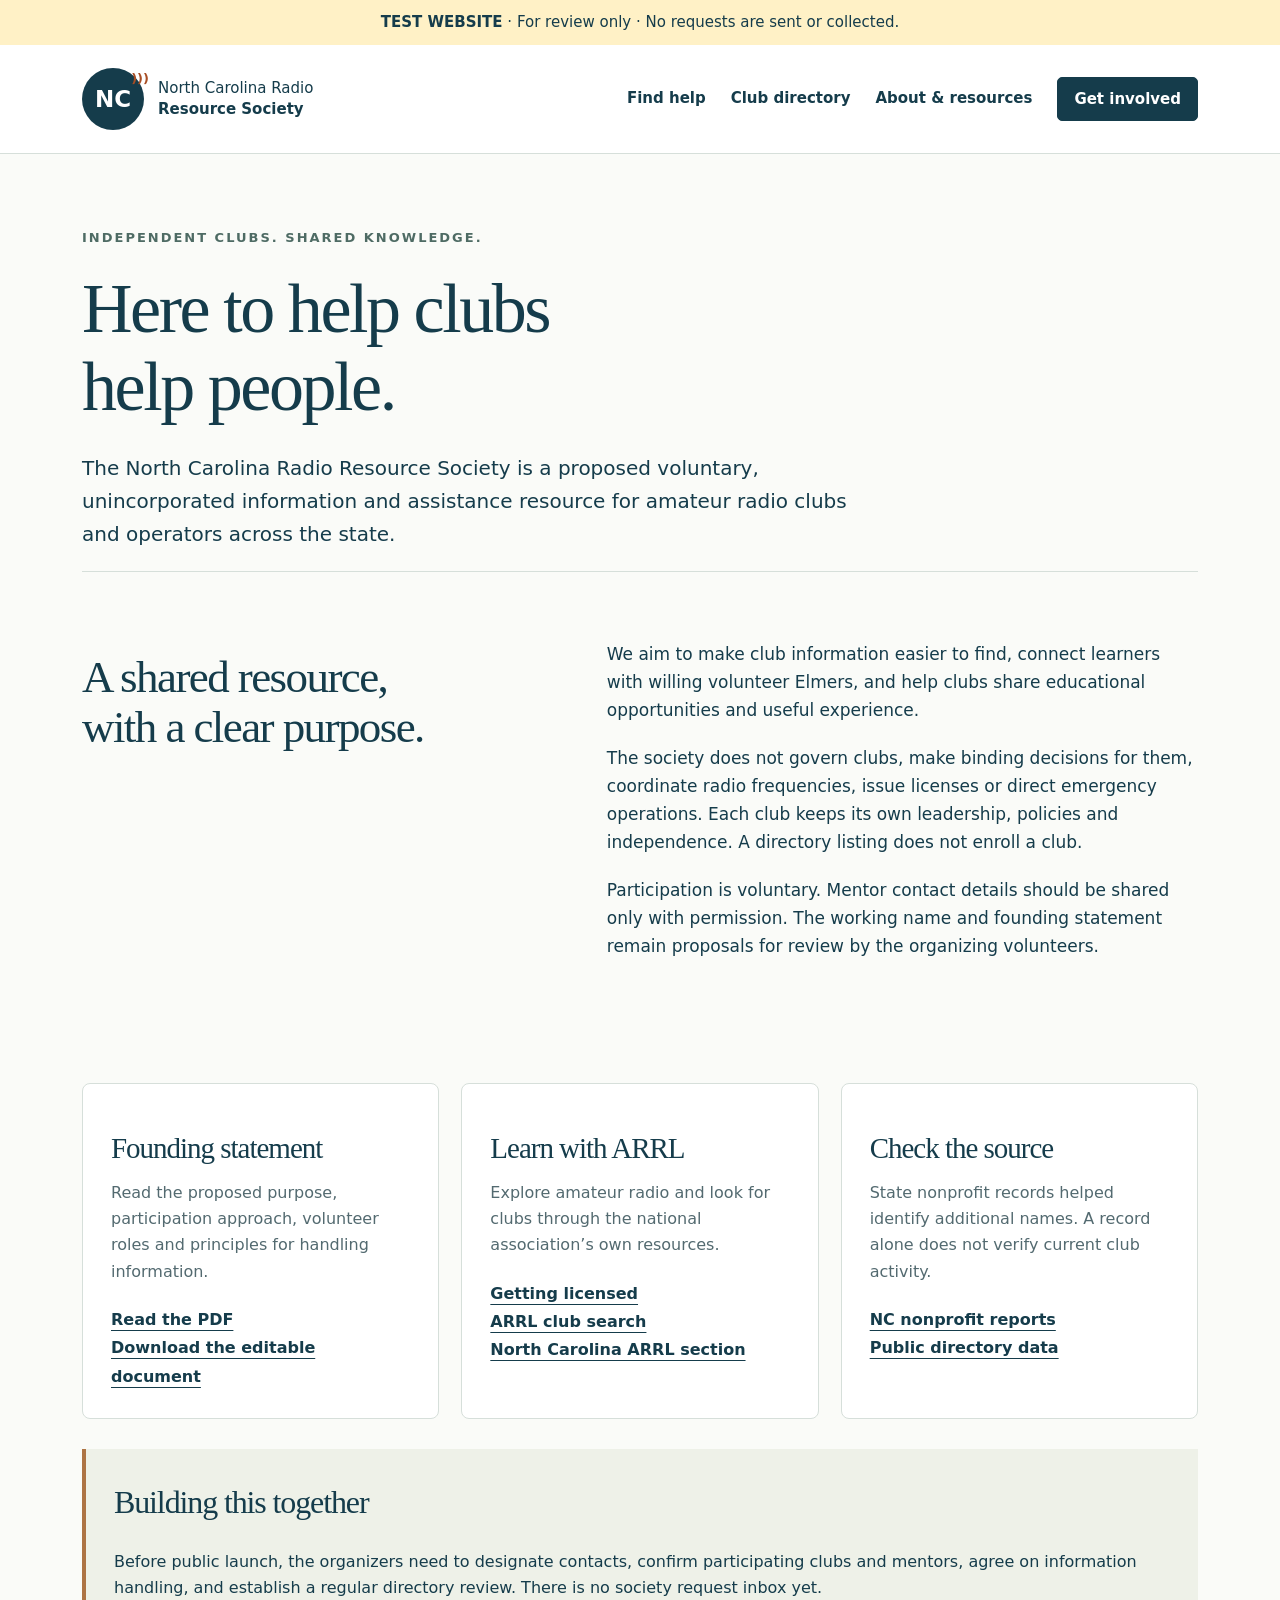
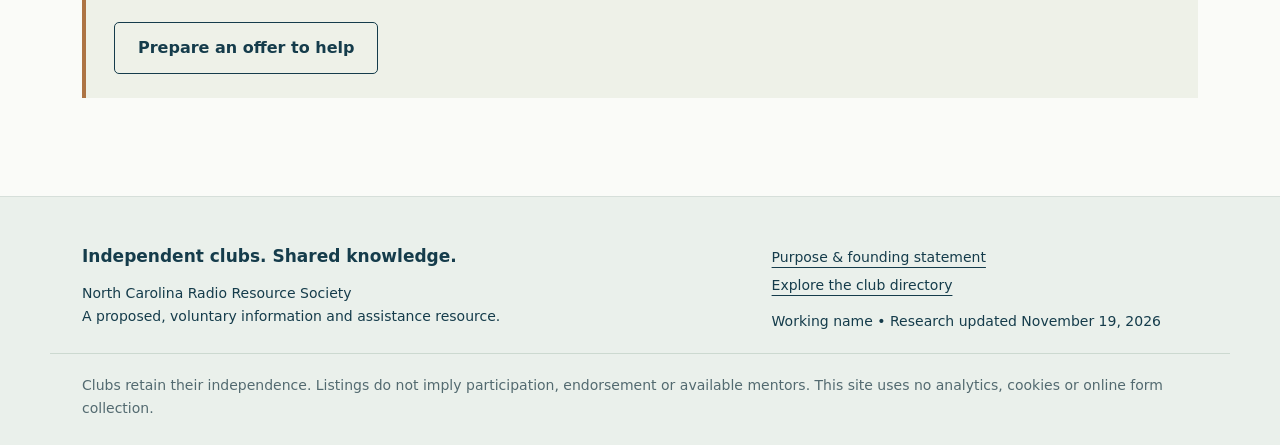
==== about.html @ 80abc83a "Add NCRRS test website with public research directory" ====
<!doctype html><html lang="en"><head><meta charset="utf-8"><meta name="viewport" content="width=device-width, initial-scale=1"><meta name="robots" content="noindex, nofollow"><meta name="description" content="A proposed statewide resource connecting North Carolina amateur radio clubs, learners and volunteer Elmers."><title>Purpose and resources | NCRRS</title><link rel="icon" href="mark.svg" type="image/svg+xml"><link rel="stylesheet" href="style.css"></head><body><aside style="background:#fff1c6;color:#153c4b;text-align:center;padding:10px 20px;font-size:15px" aria-label="Test site notice"><strong>TEST WEBSITE</strong> · For review only · No requests are sent or collected.</aside><a class="skip" href="#main">Skip to content</a><header><div class="wrap nav"><a class="brand" href="index.html"><span class="brand-icon" aria-hidden="true">NC<span>)))</span></span><span>North Carolina Radio<br><b>Resource Society</b></span></a><nav aria-label="Main navigation"><a href="help.html">Find help</a><a href="directory.html">Club directory</a><a href="about.html">About &amp; resources</a><a class="button small" href="help.html#prepare">Get involved</a></nav></div></header><main id="main"><section class="wrap section"><span class="eyebrow">INDEPENDENT CLUBS. SHARED KNOWLEDGE.</span><h1>Here to help clubs<br>help people.</h1><p class="lead narrow">The North Carolina Radio Resource Society is a proposed voluntary, unincorporated information and assistance resource for amateur radio clubs and operators across the state.</p><div class="split section"><div><h2>A shared resource,<br>with a clear purpose.</h2></div><div><p>We aim to make club information easier to find, connect learners with willing volunteer Elmers, and help clubs share educational opportunities and useful experience.</p><p>The society does not govern clubs, make binding decisions for them, coordinate radio frequencies, issue licenses or direct emergency operations. Each club keeps its own leadership, policies and independence. A directory listing does not enroll a club.</p><p>Participation is voluntary. Mentor contact details should be shared only with permission. The working name and founding statement remain proposals for review by the organizing volunteers.</p></div></div><div class="cards"><article class="card"><h3>Founding statement</h3><p>Read the proposed purpose, participation approach, volunteer roles and principles for handling information.</p><a href="founding-statement.pdf">Read the PDF</a><br><a href="founding-statement.docx">Download the editable document</a></article><article class="card"><h3>Learn with ARRL</h3><p>Explore amateur radio and look for clubs through the national association’s own resources.</p><a href="https://www.arrl.org/getting-licensed">Getting licensed</a><br><a href="https://www.arrl.org/find-a-club">ARRL club search</a><br><a href="https://www.ncarrl.org/">North Carolina ARRL section</a></article><article class="card"><h3>Check the source</h3><p>State nonprofit records helped identify additional names. A record alone does not verify current club activity.</p><a href="https://www.sosnc.gov/online_services/business_registration/Non_Profit_Reports">NC nonprofit reports</a><br><a href="clubs.json">Public directory data</a></article></div><div class="notice section"><h2>Building this together</h2><p>Before public launch, the organizers need to designate contacts, confirm participating clubs and mentors, agree on information handling, and establish a regular directory review. There is no society request inbox yet.</p><a class="button secondary" href="help.html?interest=volunteer#prepare">Prepare an offer to help</a></div></section></main><footer><div class="wrap footer-grid"><div><strong>Independent clubs. Shared knowledge.</strong><p>North Carolina Radio Resource Society<br>A proposed, voluntary information and assistance resource.</p></div><div><a href="about.html">Purpose &amp; founding statement</a><br><a href="directory.html">Explore the club directory</a><p>Working name • Research updated November 19, 2026</p></div></div><div class="wrap fine">Clubs retain their independence. Listings do not imply participation, endorsement or available mentors. This site uses no analytics, cookies or online form collection.</div></footer><script src="config.js"></script><script src="clubs.js"></script><script src="app.js"></script></body></html>
---- style.css ----
:root{--ink:#153c4b;--muted:#536a70;--paper:#fafbf8;--line:#d6dfda;--accent:#a84e25;--pale:#edf2ec}*{box-sizing:border-box}html{scroll-behavior:smooth}body{margin:0;background:var(--paper);color:var(--ink);font:17px/1.65 system-ui,-apple-system,BlinkMacSystemFont,"Segoe UI",sans-serif}a{color:var(--ink);text-underline-offset:5px}a:hover{color:var(--accent)}button,input,select,textarea{font:inherit}button,a,input,select,textarea{touch-action:manipulation}:focus-visible{outline:3px solid #c27336;outline-offset:4px}.wrap{max-width:1180px;margin:auto;padding:0 32px}header{background:#fff;border-bottom:1px solid var(--line)}.nav{display:flex;align-items:center;justify-content:space-between;min-height:108px;gap:24px}.brand{display:flex;align-items:center;gap:14px;text-decoration:none;font-size:15px;line-height:1.4}.brand-icon{background:var(--ink);color:white;width:62px;height:62px;display:grid;place-content:center;font-size:23px;font-weight:800;border-radius:50%;position:relative}.brand-icon span{position:absolute;top:2px;right:-5px;font-size:13px;color:var(--accent)}nav{display:flex;gap:25px;align-items:center}nav>a{font-size:15px;font-weight:600;text-decoration:none}.button{display:inline-block;border:1px solid var(--ink);background:var(--ink);color:white;padding:13px 23px;border-radius:5px;font-weight:650;text-decoration:none;cursor:pointer;line-height:1.5}.button:hover{background:#286175;color:white}.button.small{padding:10px 16px}.button.secondary{background:transparent;color:var(--ink)}.button.secondary:hover{background:var(--pale)}h1,h2,h3{font-family:Georgia,"Times New Roman",serif;font-weight:400;line-height:1.12;letter-spacing:-.035em}h1{font-size:clamp(42px,5.5vw,70px);margin:20px 0 25px}h2{font-size:clamp(32px,4vw,45px);margin:12px 0 28px}h3{font-size:29px;margin:20px 0 15px}p{margin:0 0 20px}.lead{font-size:20px;line-height:1.65}.narrow{max-width:780px}.muted,.fine{color:var(--muted);font-size:14px}.eyebrow{font-size:13px;letter-spacing:2px;font-weight:750;color:#4e6b64}.hero{padding:60px 0 55px;background:linear-gradient(110deg,#fafbf8,#f0f4ef)}.hero-grid{display:grid;grid-template-columns:1.15fr 1fr;gap:25px;align-items:center}.status{display:table;background:#e5ece3;border:1px solid #cbd9c8;padding:5px 12px;border-radius:4px;margin:20px 0 0;font-size:14px}.actions{display:flex;align-items:center;gap:24px;flex-wrap:wrap;margin:25px 0}.text-link{font-weight:650}.art img{width:100%;display:block}.art-caption{display:block;text-align:center;font-size:14px;color:var(--muted);letter-spacing:1px}.band{background:var(--ink);color:white;padding:30px 0}.band-grid{display:grid;grid-template-columns:1fr 1.5fr .7fr;gap:30px;align-items:center}.band strong{font-size:20px;line-height:1.4}.band p{margin:0;font-size:16px;color:#d6e3e3}.band a{color:#fff;justify-self:end}.section{padding-top:68px;padding-bottom:68px}.cards{display:grid;grid-template-columns:repeat(3,1fr);gap:22px;margin-top:35px}.card{padding:28px;border:1px solid var(--line);border-radius:8px;background:white}.card p{color:var(--muted);font-size:16px}.card a{font-size:16px;font-weight:600}.number{font-size:13px;letter-spacing:2px;color:var(--accent);font-weight:700}.split{display:grid;grid-template-columns:1fr 1.3fr;gap:70px}.split.section{border-top:1px solid var(--line)}.notice{padding:24px 28px;background:#eef1e8;border-left:4px solid #ad7444;font-size:16px;margin:30px 0}.notice h2{font-size:32px}.notice p:last-child{margin-bottom:0}.filters{display:grid;grid-template-columns:2fr 1fr 1fr;gap:18px;padding-top:12px}label{display:block;font-size:15px;font-weight:650;margin:18px 0 8px}label span{font-weight:400;color:var(--muted)}input,select,textarea{width:100%;padding:12px;border:1px solid #9cafab;border-radius:4px;background:white;color:var(--ink)}textarea{resize:vertical}form{background:white;border:1px solid var(--line);border-radius:8px;padding:12px 28px 28px}form .button{margin-top:20px}form .actions .button{margin-top:0}form .muted{margin-top:12px}.results-heading{display:flex;align-items:center;justify-content:space-between;margin:25px 0 15px}.results-heading p{margin:0}.plain{background:none;border:none;color:var(--ink);padding:5px 0;text-decoration:underline;text-underline-offset:5px;cursor:pointer}.club-list{display:grid;grid-template-columns:1fr 1fr;gap:16px}.club{padding:24px;background:#fff;border:1px solid var(--line);border-radius:6px}.club h2{font-size:25px;margin:0 0 12px;line-height:1.25}.club p{font-size:15px;margin:8px 0}.badge{display:inline-block;font-size:13px;padding:3px 9px;border-radius:3px;background:#e5eee7;color:#28583e}.badge.unknown{background:#fff1c6;color:#624a15}.source-link{font-size:15px}.empty{padding:30px;border:1px solid var(--line);grid-column:1/-1}.club-list+.muted{margin-top:28px}footer{background:#eaf0eb;padding:45px 0 25px;border-top:1px solid var(--line)}.footer-grid{display:grid;grid-template-columns:1.5fr 1fr;gap:50px}.footer-grid p{font-size:14px;margin-top:12px}.footer-grid a{font-size:14px}.fine{padding-top:20px;border-top:1px solid #ccd9d0}.skip{position:absolute;left:15px;top:-100px;z-index:10;background:white;padding:15px}.skip:focus{top:10px}[hidden]{display:none!important}#prepare{scroll-margin-top:25px}#copy-status{font-size:15px;color:#31593d}
@media(max-width:900px){.nav{flex-wrap:wrap;padding-top:20px;padding-bottom:20px}nav{gap:20px;flex-wrap:wrap}.hero-grid{grid-template-columns:1fr 0.8fr}h1{font-size:49px}.band-grid{grid-template-columns:1fr 1.6fr}.band a{justify-self:start}.cards{gap:12px}.card{padding:20px}.split{gap:35px}.filters{grid-template-columns:1fr 1fr}.filters>div:first-child{grid-column:1/-1}}
@media(max-width:650px){.wrap{padding-left:22px;padding-right:22px}.nav{gap:20px}.brand{font-size:14px}.brand-icon{width:50px;height:50px}nav{gap:15px}nav>a{font-size:14px}.button.small{padding:7px 10px}.hero{padding:35px 0}.hero-grid,.split,.cards,.club-list,.footer-grid,.band-grid{grid-template-columns:1fr}.hero-grid{gap:10px}.art{max-width:400px;margin:auto}.art img{max-height:310px}.hero h1{font-size:49px}.lead{font-size:18px}.section{padding-top:45px;padding-bottom:45px}.cards{gap:16px}.split{gap:20px}.band-grid{gap:18px}.band a{justify-self:start}.filters{grid-template-columns:1fr}.filters>div:first-child{grid-column:auto}.filters{gap:0}.form-layout form{padding:8px 20px 20px}.notice{padding:20px}.actions{gap:18px}.footer-grid{gap:20px}h1{font-size:43px}.fine{margin-top:15px}}
@media(prefers-reduced-motion:reduce){html{scroll-behavior:auto}}
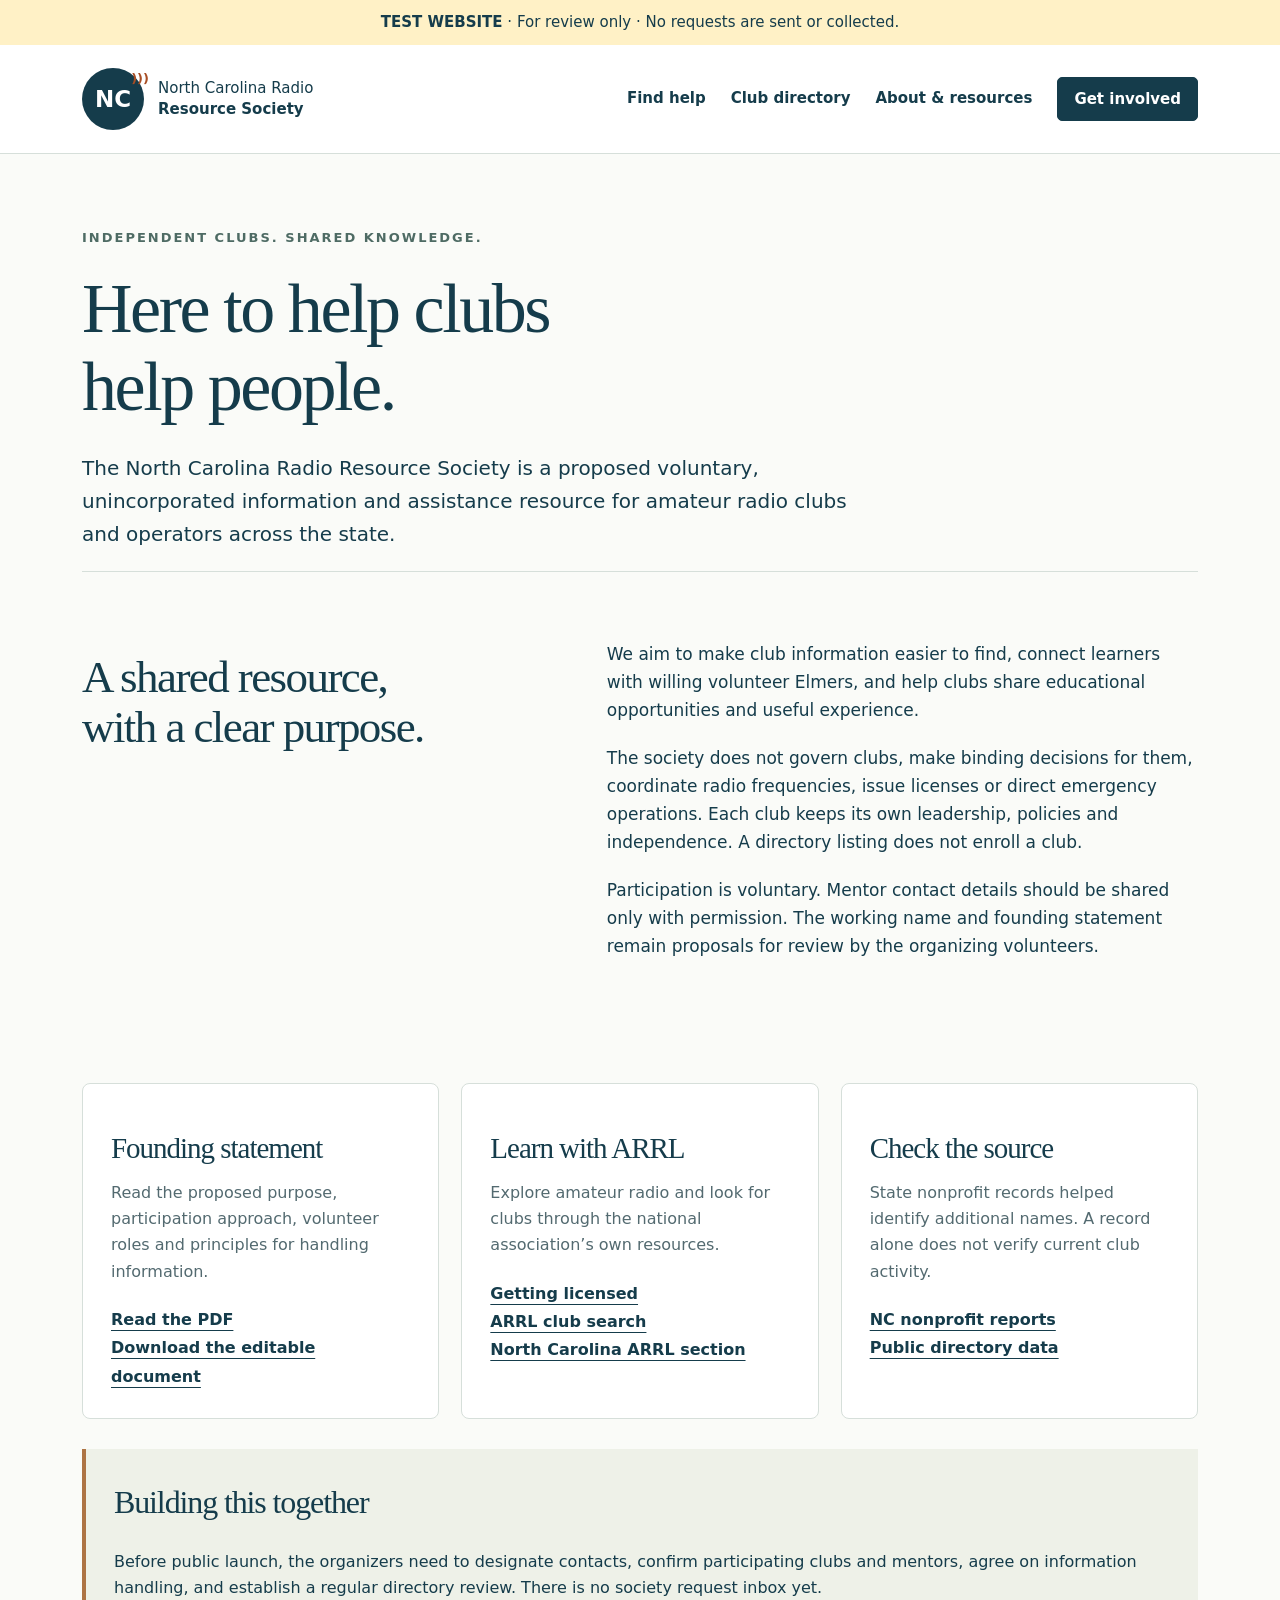
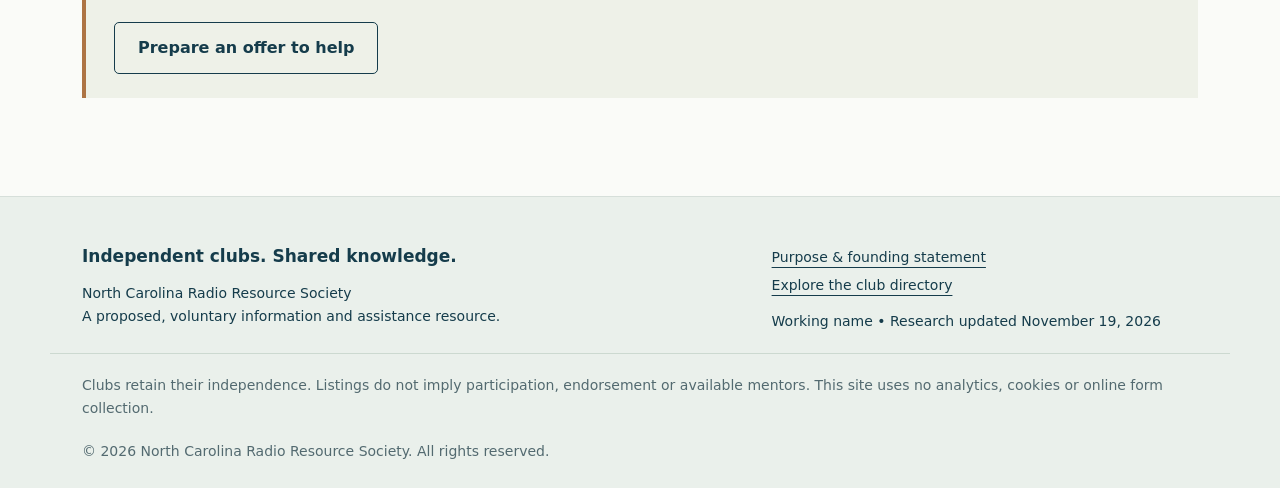
==== commit 322a8c81: "Add society copyright notice to all website footers" ====
--- a/about.html
+++ b/about.html
@@ -1 +1 @@
-<!doctype html><html lang="en"><head><meta charset="utf-8"><meta name="viewport" content="width=device-width, initial-scale=1"><meta name="robots" content="noindex, nofollow"><meta name="description" content="A proposed statewide resource connecting North Carolina amateur radio clubs, learners and volunteer Elmers."><title>Purpose and resources | NCRRS</title><link rel="icon" href="mark.svg" type="image/svg+xml"><link rel="stylesheet" href="style.css"></head><body><aside style="background:#fff1c6;color:#153c4b;text-align:center;padding:10px 20px;font-size:15px" aria-label="Test site notice"><strong>TEST WEBSITE</strong> · For review only · No requests are sent or collected.</aside><a class="skip" href="#main">Skip to content</a><header><div class="wrap nav"><a class="brand" href="index.html"><span class="brand-icon" aria-hidden="true">NC<span>)))</span></span><span>North Carolina Radio<br><b>Resource Society</b></span></a><nav aria-label="Main navigation"><a href="help.html">Find help</a><a href="directory.html">Club directory</a><a href="about.html">About &amp; resources</a><a class="button small" href="help.html#prepare">Get involved</a></nav></div></header><main id="main"><section class="wrap section"><span class="eyebrow">INDEPENDENT CLUBS. SHARED KNOWLEDGE.</span><h1>Here to help clubs<br>help people.</h1><p class="lead narrow">The North Carolina Radio Resource Society is a proposed voluntary, unincorporated information and assistance resource for amateur radio clubs and operators across the state.</p><div class="split section"><div><h2>A shared resource,<br>with a clear purpose.</h2></div><div><p>We aim to make club information easier to find, connect learners with willing volunteer Elmers, and help clubs share educational opportunities and useful experience.</p><p>The society does not govern clubs, make binding decisions for them, coordinate radio frequencies, issue licenses or direct emergency operations. Each club keeps its own leadership, policies and independence. A directory listing does not enroll a club.</p><p>Participation is voluntary. Mentor contact details should be shared only with permission. The working name and founding statement remain proposals for review by the organizing volunteers.</p></div></div><div class="cards"><article class="card"><h3>Founding statement</h3><p>Read the proposed purpose, participation approach, volunteer roles and principles for handling information.</p><a href="founding-statement.pdf">Read the PDF</a><br><a href="founding-statement.docx">Download the editable document</a></article><article class="card"><h3>Learn with ARRL</h3><p>Explore amateur radio and look for clubs through the national association’s own resources.</p><a href="https://www.arrl.org/getting-licensed">Getting licensed</a><br><a href="https://www.arrl.org/find-a-club">ARRL club search</a><br><a href="https://www.ncarrl.org/">North Carolina ARRL section</a></article><article class="card"><h3>Check the source</h3><p>State nonprofit records helped identify additional names. A record alone does not verify current club activity.</p><a href="https://www.sosnc.gov/online_services/business_registration/Non_Profit_Reports">NC nonprofit reports</a><br><a href="clubs.json">Public directory data</a></article></div><div class="notice section"><h2>Building this together</h2><p>Before public launch, the organizers need to designate contacts, confirm participating clubs and mentors, agree on information handling, and establish a regular directory review. There is no society request inbox yet.</p><a class="button secondary" href="help.html?interest=volunteer#prepare">Prepare an offer to help</a></div></section></main><footer><div class="wrap footer-grid"><div><strong>Independent clubs. Shared knowledge.</strong><p>North Carolina Radio Resource Society<br>A proposed, voluntary information and assistance resource.</p></div><div><a href="about.html">Purpose &amp; founding statement</a><br><a href="directory.html">Explore the club directory</a><p>Working name • Research updated November 19, 2026</p></div></div><div class="wrap fine">Clubs retain their independence. Listings do not imply participation, endorsement or available mentors. This site uses no analytics, cookies or online form collection.</div></footer><script src="config.js"></script><script src="clubs.js"></script><script src="app.js"></script></body></html>+<!doctype html><html lang="en"><head><meta charset="utf-8"><meta name="viewport" content="width=device-width, initial-scale=1"><meta name="robots" content="noindex, nofollow"><meta name="description" content="A proposed statewide resource connecting North Carolina amateur radio clubs, learners and volunteer Elmers."><title>Purpose and resources | NCRRS</title><link rel="icon" href="mark.svg" type="image/svg+xml"><link rel="stylesheet" href="style.css"></head><body><aside style="background:#fff1c6;color:#153c4b;text-align:center;padding:10px 20px;font-size:15px" aria-label="Test site notice"><strong>TEST WEBSITE</strong> · For review only · No requests are sent or collected.</aside><a class="skip" href="#main">Skip to content</a><header><div class="wrap nav"><a class="brand" href="index.html"><span class="brand-icon" aria-hidden="true">NC<span>)))</span></span><span>North Carolina Radio<br><b>Resource Society</b></span></a><nav aria-label="Main navigation"><a href="help.html">Find help</a><a href="directory.html">Club directory</a><a href="about.html">About &amp; resources</a><a class="button small" href="help.html#prepare">Get involved</a></nav></div></header><main id="main"><section class="wrap section"><span class="eyebrow">INDEPENDENT CLUBS. SHARED KNOWLEDGE.</span><h1>Here to help clubs<br>help people.</h1><p class="lead narrow">The North Carolina Radio Resource Society is a proposed voluntary, unincorporated information and assistance resource for amateur radio clubs and operators across the state.</p><div class="split section"><div><h2>A shared resource,<br>with a clear purpose.</h2></div><div><p>We aim to make club information easier to find, connect learners with willing volunteer Elmers, and help clubs share educational opportunities and useful experience.</p><p>The society does not govern clubs, make binding decisions for them, coordinate radio frequencies, issue licenses or direct emergency operations. Each club keeps its own leadership, policies and independence. A directory listing does not enroll a club.</p><p>Participation is voluntary. Mentor contact details should be shared only with permission. The working name and founding statement remain proposals for review by the organizing volunteers.</p></div></div><div class="cards"><article class="card"><h3>Founding statement</h3><p>Read the proposed purpose, participation approach, volunteer roles and principles for handling information.</p><a href="founding-statement.pdf">Read the PDF</a><br><a href="founding-statement.docx">Download the editable document</a></article><article class="card"><h3>Learn with ARRL</h3><p>Explore amateur radio and look for clubs through the national association’s own resources.</p><a href="https://www.arrl.org/getting-licensed">Getting licensed</a><br><a href="https://www.arrl.org/find-a-club">ARRL club search</a><br><a href="https://www.ncarrl.org/">North Carolina ARRL section</a></article><article class="card"><h3>Check the source</h3><p>State nonprofit records helped identify additional names. A record alone does not verify current club activity.</p><a href="https://www.sosnc.gov/online_services/business_registration/Non_Profit_Reports">NC nonprofit reports</a><br><a href="clubs.json">Public directory data</a></article></div><div class="notice section"><h2>Building this together</h2><p>Before public launch, the organizers need to designate contacts, confirm participating clubs and mentors, agree on information handling, and establish a regular directory review. There is no society request inbox yet.</p><a class="button secondary" href="help.html?interest=volunteer#prepare">Prepare an offer to help</a></div></section></main><footer><div class="wrap footer-grid"><div><strong>Independent clubs. Shared knowledge.</strong><p>North Carolina Radio Resource Society<br>A proposed, voluntary information and assistance resource.</p></div><div><a href="about.html">Purpose &amp; founding statement</a><br><a href="directory.html">Explore the club directory</a><p>Working name • Research updated November 19, 2026</p></div></div><div class="wrap fine">Clubs retain their independence. Listings do not imply participation, endorsement or available mentors. This site uses no analytics, cookies or online form collection.</div><p class="wrap muted" style="margin-top:20px;margin-bottom:0">&copy; 2026 North Carolina Radio Resource Society. All rights reserved.</p></footer><script src="config.js"></script><script src="clubs.js"></script><script src="app.js"></script></body></html>
